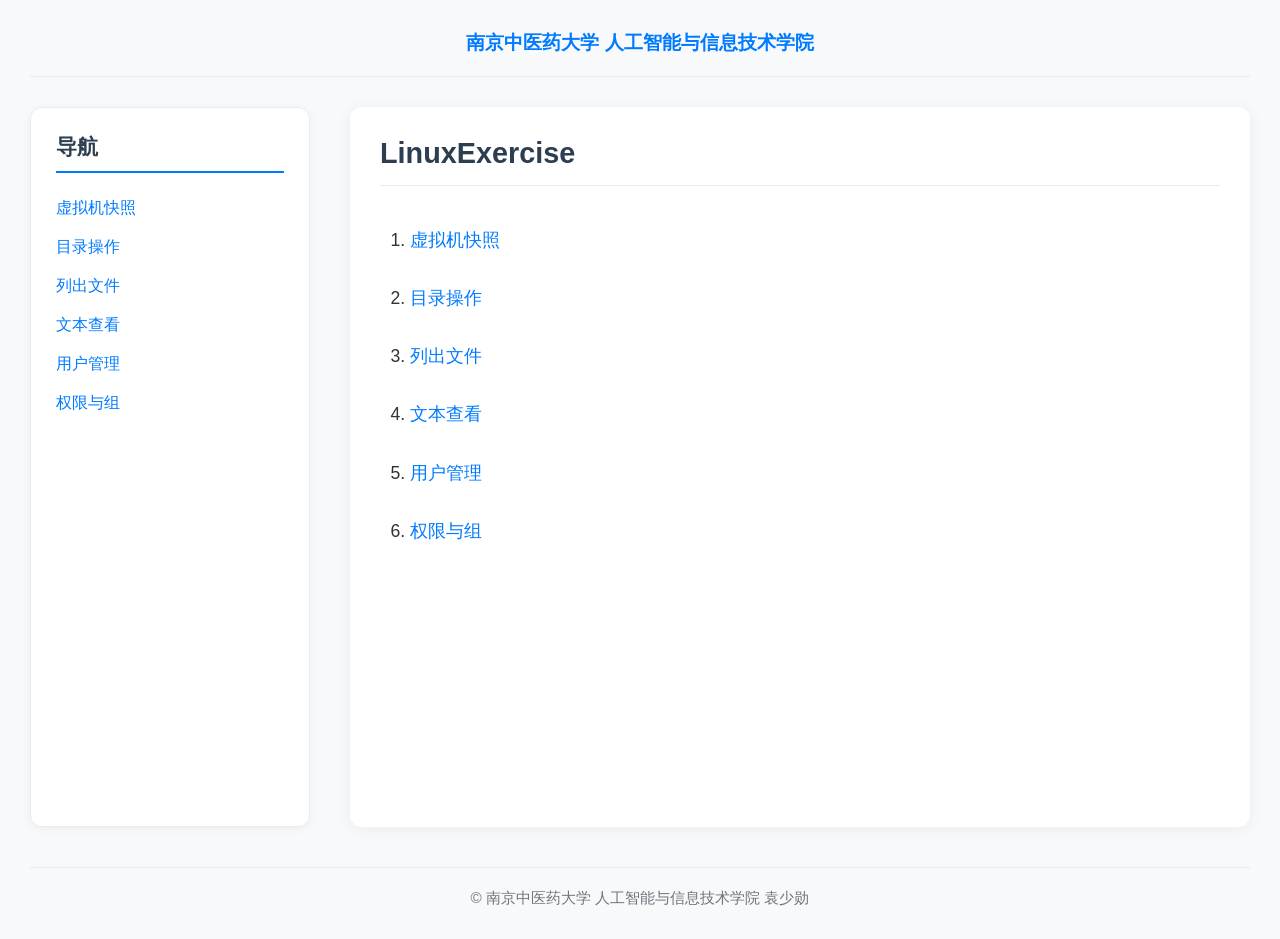
==== docs/index.html @ 177454ce "Summary" ====
<!DOCTYPE html>
<html lang="zh-CN">
<head>
    <meta charset="UTF-8">
    <meta name="viewport" content="width=device-width, initial-scale=1.0">
    <title>Linux 实验文档目录</title>
    <style>
        /* 基础样式重置 */
        * {
            margin: 0;
            padding: 0;
            box-sizing: border-box;
        }

        body {
            font-family: "Microsoft YaHei", "Helvetica Neue", sans-serif;
            padding: 30px;
            background-color: #f8f9fa;
            color: #333;
            min-height: 100vh;
            display: flex;
            flex-direction: column;
        }

        /* 学院信息区域 */
        .college-info {
            text-align: center;
            margin-bottom: 30px;
            padding-bottom: 20px;
            border-bottom: 1px solid #e9ecef;
        }

        .college-info h3 {
            color: #007bff;
            font-weight: 600;
            font-size: 1.2rem;
        }

        /* 主体容器 */
        .container {
            display: flex;
            gap: 40px;
            flex: 1;
        }

        /* 左侧左侧固定目录样式 */
        .left-sidebar {
            width: 280px;
            position: sticky;
            top: 30px;
            height: calc(100vh - 180px);
            overflow-y: auto;
            padding: 25px;
            background-color: #fff;
            border-radius: 12px;
            box-shadow: 0 2px 10px rgba(0, 0, 0, 0.05);
            border: 1px solid #e9ecef;
        }

        .left-sidebar h2 {
            margin-bottom: 25px;
            color: #2c3e50;
            font-size: 1.3rem;
            padding-bottom: 10px;
            border-bottom: 2px solid #007bff;
        }

        .left-sidebar ul {
            list-style-type: none;
            padding-left: 0;
        }

        .left-sidebar li {
            margin: 18px 0;
        }

        /* 右侧内容区域样式 */
        .right-content {
            flex: 1;
            max-width: 900px;
            padding: 30px;
            background-color: #fff;
            border-radius: 12px;
            box-shadow: 0 2px 15px rgba(0, 0, 0, 0.06);
        }

        .right-content h1 {
            margin-bottom: 40px;
            color: #2c3e50;
            font-size: 1.8rem;
            font-weight: 600;
            padding-bottom: 15px;
            border-bottom: 1px solid #e9ecef;
        }

        .right-content ul {
            list-style-type: decimal;
            padding-left: 30px;
        }

        .right-content li {
            margin: 30px 0;
            font-size: 1.1rem;
            line-height: 1.6;
        }

        /* 链接样式 */
        a {
            text-decoration: none;
            color: #007bff;
            transition: all 0.3s ease;
            font-weight: 500;
        }

        a:hover {
            color: #0056b3;
            text-decoration: underline;
            text-underline-offset: 4px;
        }

        /* 版权信息样式 */
        .copyright {
            margin-top: 40px;
            padding-top: 20px;
            text-align: center;
            color: #6c757d;
            font-size: 0.95rem;
            border-top: 1px solid #e9ecef;
        }

        /* 响应式适配 */
        @media (max-width: 768px) {
            .container {
                flex-direction: column;
            }
            .left-sidebar {
                width: 100%;
                height: auto;
                position: static;
                margin-bottom: 20px;
            }
            .right-content {
                padding: 20px;
            }
        }
    </style>
</head>

<body>
    <!-- 学院信息顶部区域 -->
    <div class="college-info">
        <h3>南京中医药大学 人工智能与信息技术学院</h3>
    </div>

    <div class="container">
        <!-- 左侧固定目录 -->
        <div class="left-sidebar">
            <h2>导航</h2>
            <ul>
                <li><a href="LinuxExercise-SnapShot.html">虚拟机快照</a></li>
                <li><a href="LinuxExercise-Directory.html">目录操作</a></li>
                <li><a href="LinuxExercise-ListFiles.html">列出文件</a></li>
                <li><a href="LinuxExercise-TextView.html">文本查看</a></li>
                <li><a href="LinuxExercise-UserManage.html">用户管理</a></li>
                <li><a href="LinuxExercise-PermissionGroup.html">权限与组</a></li>
                
            </ul>
        </div>

        <!-- 右侧主内容区 -->
        <div class="right-content">
            <h1>LinuxExercise</h1>
            <ul>
                <li><a href="LinuxExercise-SnapShot.html">虚拟机快照</a></li>
                <li><a href="LinuxExercise-Directory.html">目录操作</a></li>
                <li><a href="LinuxExercise-ListFiles.html">列出文件</a></li>
                <li><a href="LinuxExercise-TextView.html">文本查看</a></li>
                <li><a href="LinuxExercise-UserManage.html">用户管理</a></li>
                <li><a href="LinuxExercise-PermissionGroup.html">权限与组</a></li>
            </ul>
        </div>
    </div>

    <!-- 版权信息 -->
    <div class="copyright">
        © 南京中医药大学 人工智能与信息技术学院 袁少勋
    </div>
</body>
</html>
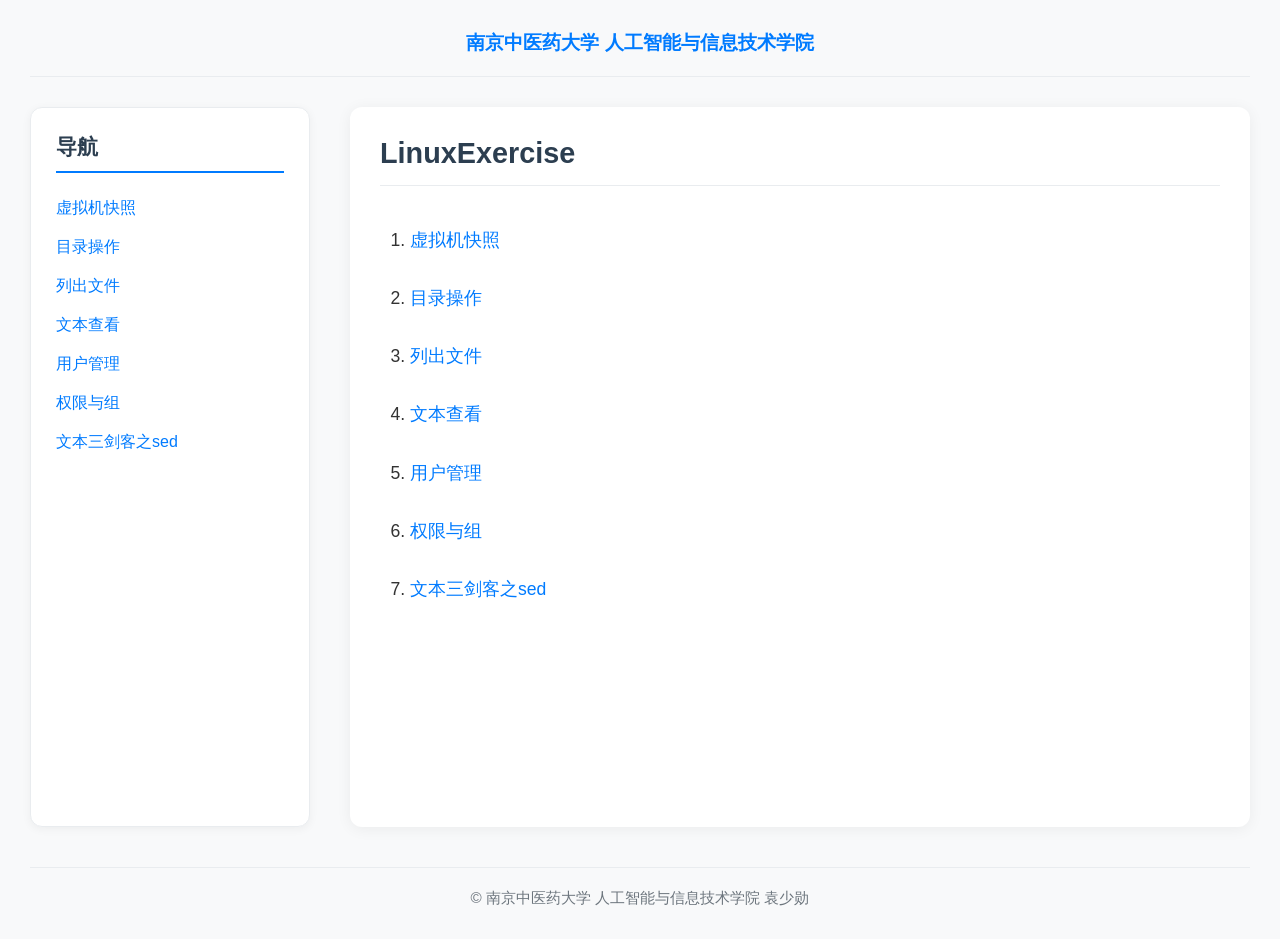
==== commit a15ac13b: "Summary" ====
--- a/docs/index.html
+++ b/docs/index.html
@@ -163,7 +163,7 @@
                 <li><a href="LinuxExercise-TextView.html">文本查看</a></li>
                 <li><a href="LinuxExercise-UserManage.html">用户管理</a></li>
                 <li><a href="LinuxExercise-PermissionGroup.html">权限与组</a></li>
-                
+                <li><a href="LinuxExercise-sed.html">文本三剑客之sed</a></li>  
             </ul>
         </div>
 
@@ -177,6 +177,7 @@
                 <li><a href="LinuxExercise-TextView.html">文本查看</a></li>
                 <li><a href="LinuxExercise-UserManage.html">用户管理</a></li>
                 <li><a href="LinuxExercise-PermissionGroup.html">权限与组</a></li>
+                <li><a href="LinuxExercise-sed.html">文本三剑客之sed</a></li>
             </ul>
         </div>
     </div>
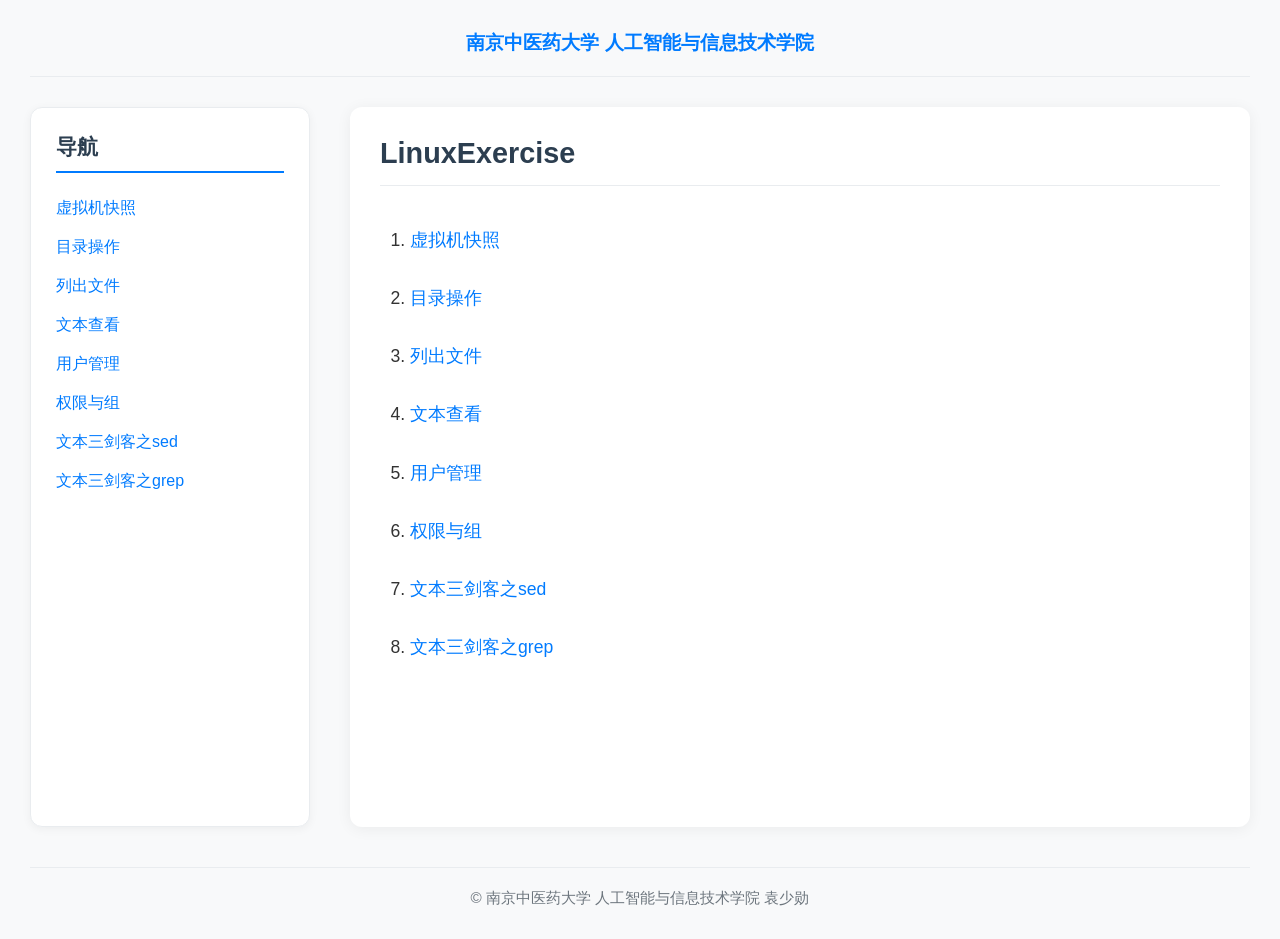
==== commit fa7ee3ca: "Summary" ====
--- a/docs/index.html
+++ b/docs/index.html
@@ -164,6 +164,7 @@
                 <li><a href="LinuxExercise-UserManage.html">用户管理</a></li>
                 <li><a href="LinuxExercise-PermissionGroup.html">权限与组</a></li>
                 <li><a href="LinuxExercise-sed.html">文本三剑客之sed</a></li>  
+                <li><a href="LinuxExercise-grep.html">文本三剑客之grep</a></li>  
             </ul>
         </div>
 
@@ -178,6 +179,7 @@
                 <li><a href="LinuxExercise-UserManage.html">用户管理</a></li>
                 <li><a href="LinuxExercise-PermissionGroup.html">权限与组</a></li>
                 <li><a href="LinuxExercise-sed.html">文本三剑客之sed</a></li>
+                <li><a href="LinuxExercise-grep.html">文本三剑客之grep</a></li>  
             </ul>
         </div>
     </div>
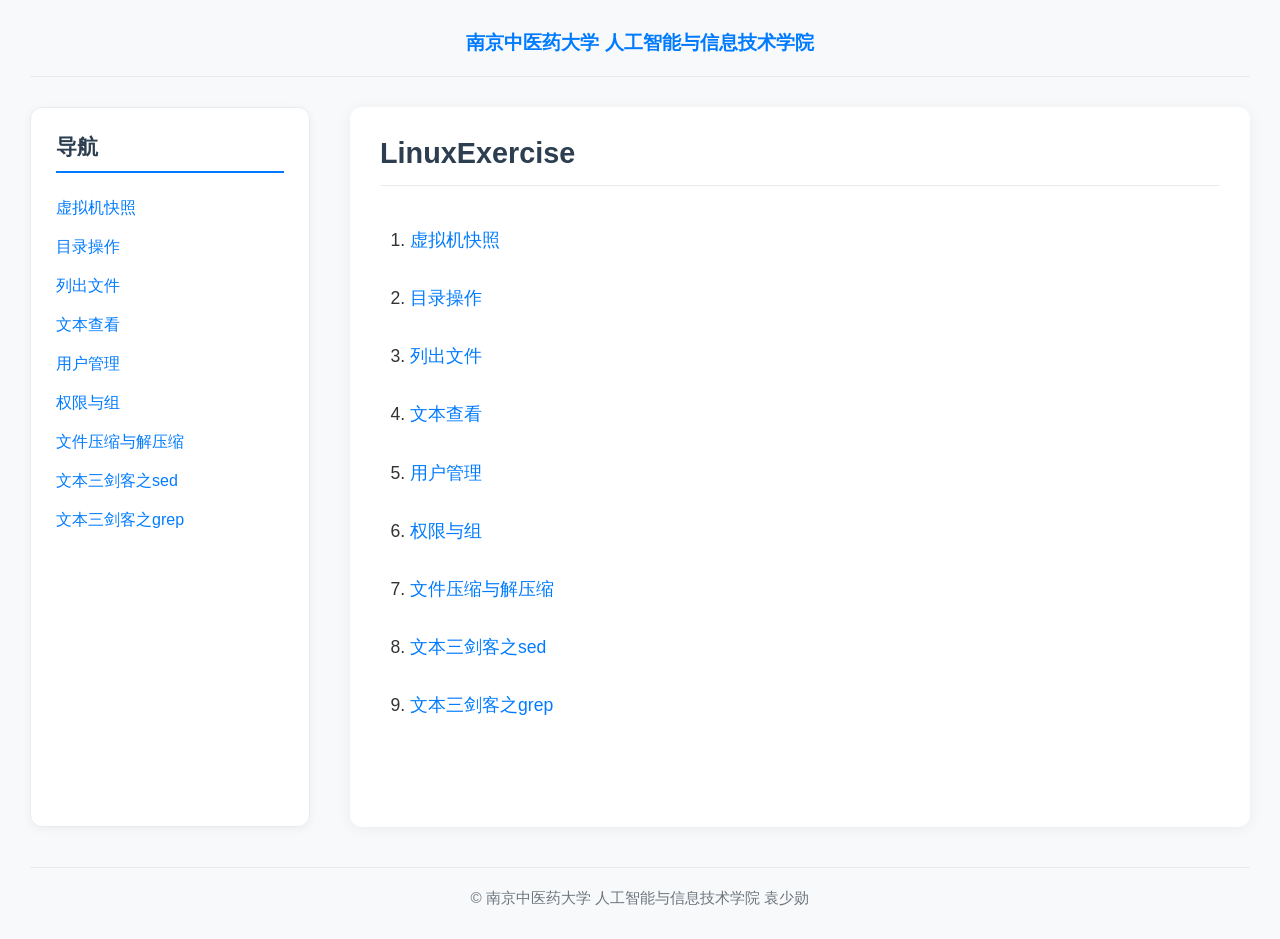
==== commit 49165f51: "Update index.html" ====
--- a/docs/index.html
+++ b/docs/index.html
@@ -163,6 +163,7 @@
                 <li><a href="LinuxExercise-TextView.html">文本查看</a></li>
                 <li><a href="LinuxExercise-UserManage.html">用户管理</a></li>
                 <li><a href="LinuxExercise-PermissionGroup.html">权限与组</a></li>
+                <li><a href="LinuxExercise-Compression.html">文件压缩与解压缩</a></li>
                 <li><a href="LinuxExercise-sed.html">文本三剑客之sed</a></li>  
                 <li><a href="LinuxExercise-grep.html">文本三剑客之grep</a></li>  
             </ul>
@@ -178,6 +179,7 @@
                 <li><a href="LinuxExercise-TextView.html">文本查看</a></li>
                 <li><a href="LinuxExercise-UserManage.html">用户管理</a></li>
                 <li><a href="LinuxExercise-PermissionGroup.html">权限与组</a></li>
+                <li><a href="LinuxExercise-Compression.html">文件压缩与解压缩</a></li>
                 <li><a href="LinuxExercise-sed.html">文本三剑客之sed</a></li>
                 <li><a href="LinuxExercise-grep.html">文本三剑客之grep</a></li>  
             </ul>
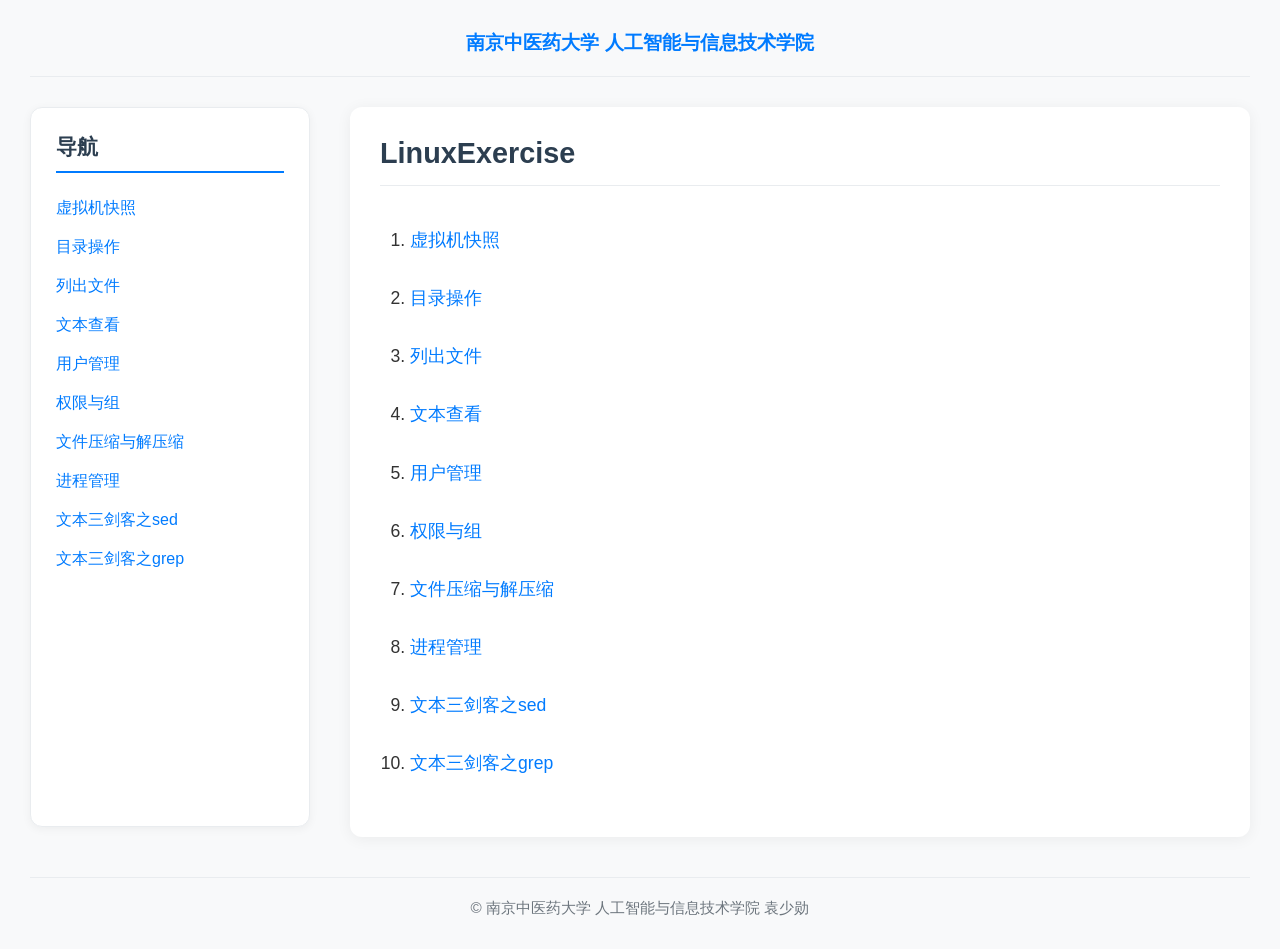
==== commit c9a68f5b: "Update index.html" ====
--- a/docs/index.html
+++ b/docs/index.html
@@ -164,6 +164,7 @@
                 <li><a href="LinuxExercise-UserManage.html">用户管理</a></li>
                 <li><a href="LinuxExercise-PermissionGroup.html">权限与组</a></li>
                 <li><a href="LinuxExercise-Compression.html">文件压缩与解压缩</a></li>
+                <li><a href="LinuxExercise-ProcessManage.html">进程管理</a></li>
                 <li><a href="LinuxExercise-sed.html">文本三剑客之sed</a></li>  
                 <li><a href="LinuxExercise-grep.html">文本三剑客之grep</a></li>  
             </ul>
@@ -180,6 +181,7 @@
                 <li><a href="LinuxExercise-UserManage.html">用户管理</a></li>
                 <li><a href="LinuxExercise-PermissionGroup.html">权限与组</a></li>
                 <li><a href="LinuxExercise-Compression.html">文件压缩与解压缩</a></li>
+                <li><a href="LinuxExercise-ProcessManage.html">进程管理</a></li>
                 <li><a href="LinuxExercise-sed.html">文本三剑客之sed</a></li>
                 <li><a href="LinuxExercise-grep.html">文本三剑客之grep</a></li>  
             </ul>
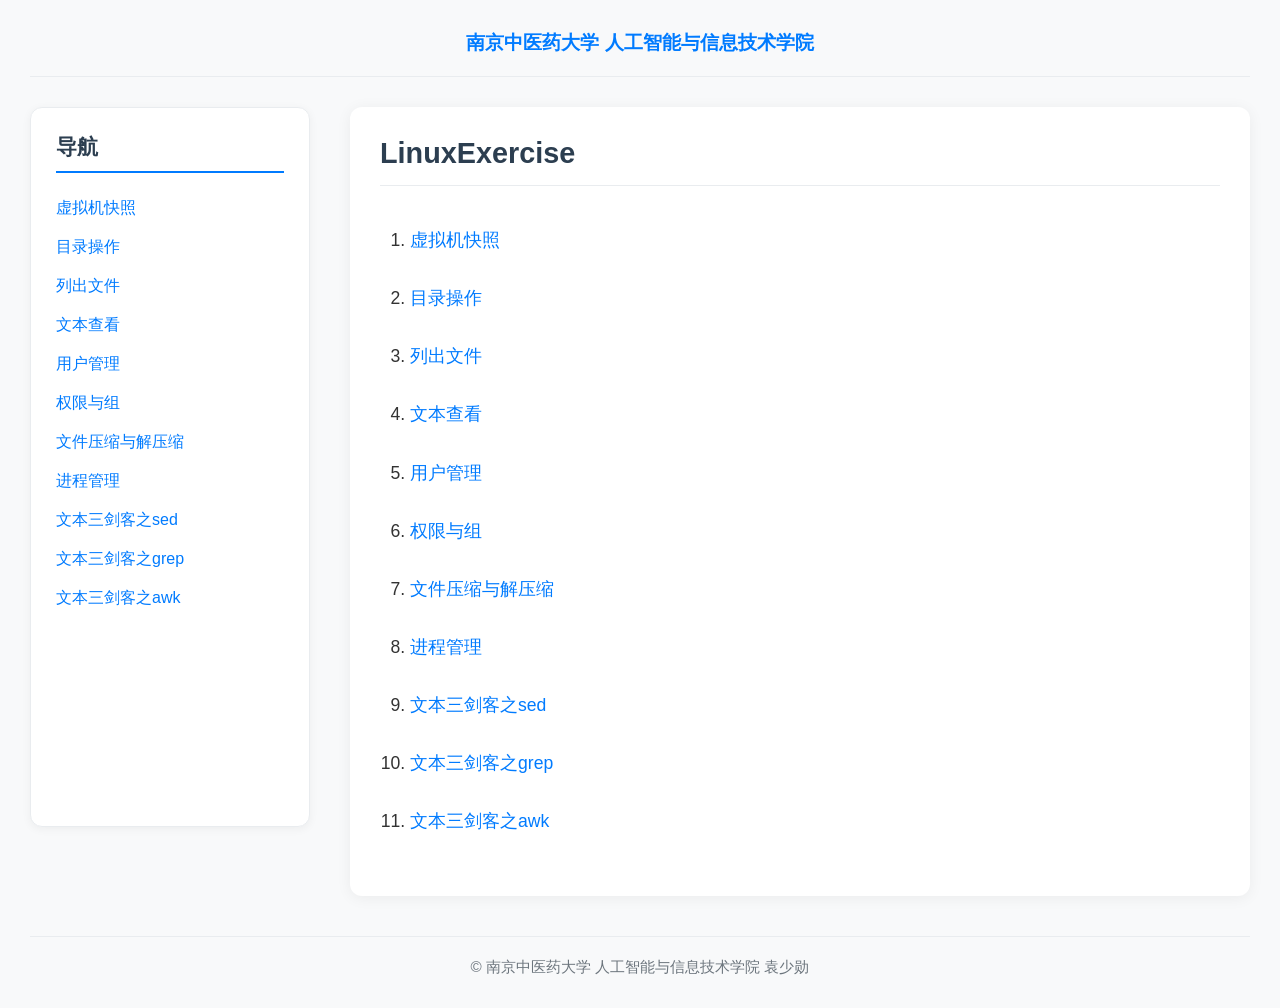
==== commit 20a8200f: "Update index.html" ====
--- a/docs/index.html
+++ b/docs/index.html
@@ -167,6 +167,7 @@
                 <li><a href="LinuxExercise-ProcessManage.html">进程管理</a></li>
                 <li><a href="LinuxExercise-sed.html">文本三剑客之sed</a></li>  
                 <li><a href="LinuxExercise-grep.html">文本三剑客之grep</a></li>  
+                <li><a href="LinuxExercise-awk.html">文本三剑客之awk</a></li>  
             </ul>
         </div>
 
@@ -183,7 +184,8 @@
                 <li><a href="LinuxExercise-Compression.html">文件压缩与解压缩</a></li>
                 <li><a href="LinuxExercise-ProcessManage.html">进程管理</a></li>
                 <li><a href="LinuxExercise-sed.html">文本三剑客之sed</a></li>
-                <li><a href="LinuxExercise-grep.html">文本三剑客之grep</a></li>  
+                <li><a href="LinuxExercise-grep.html">文本三剑客之grep</a></li>
+                <li><a href="LinuxExercise-awk.html">文本三剑客之awk</a></li>    
             </ul>
         </div>
     </div>
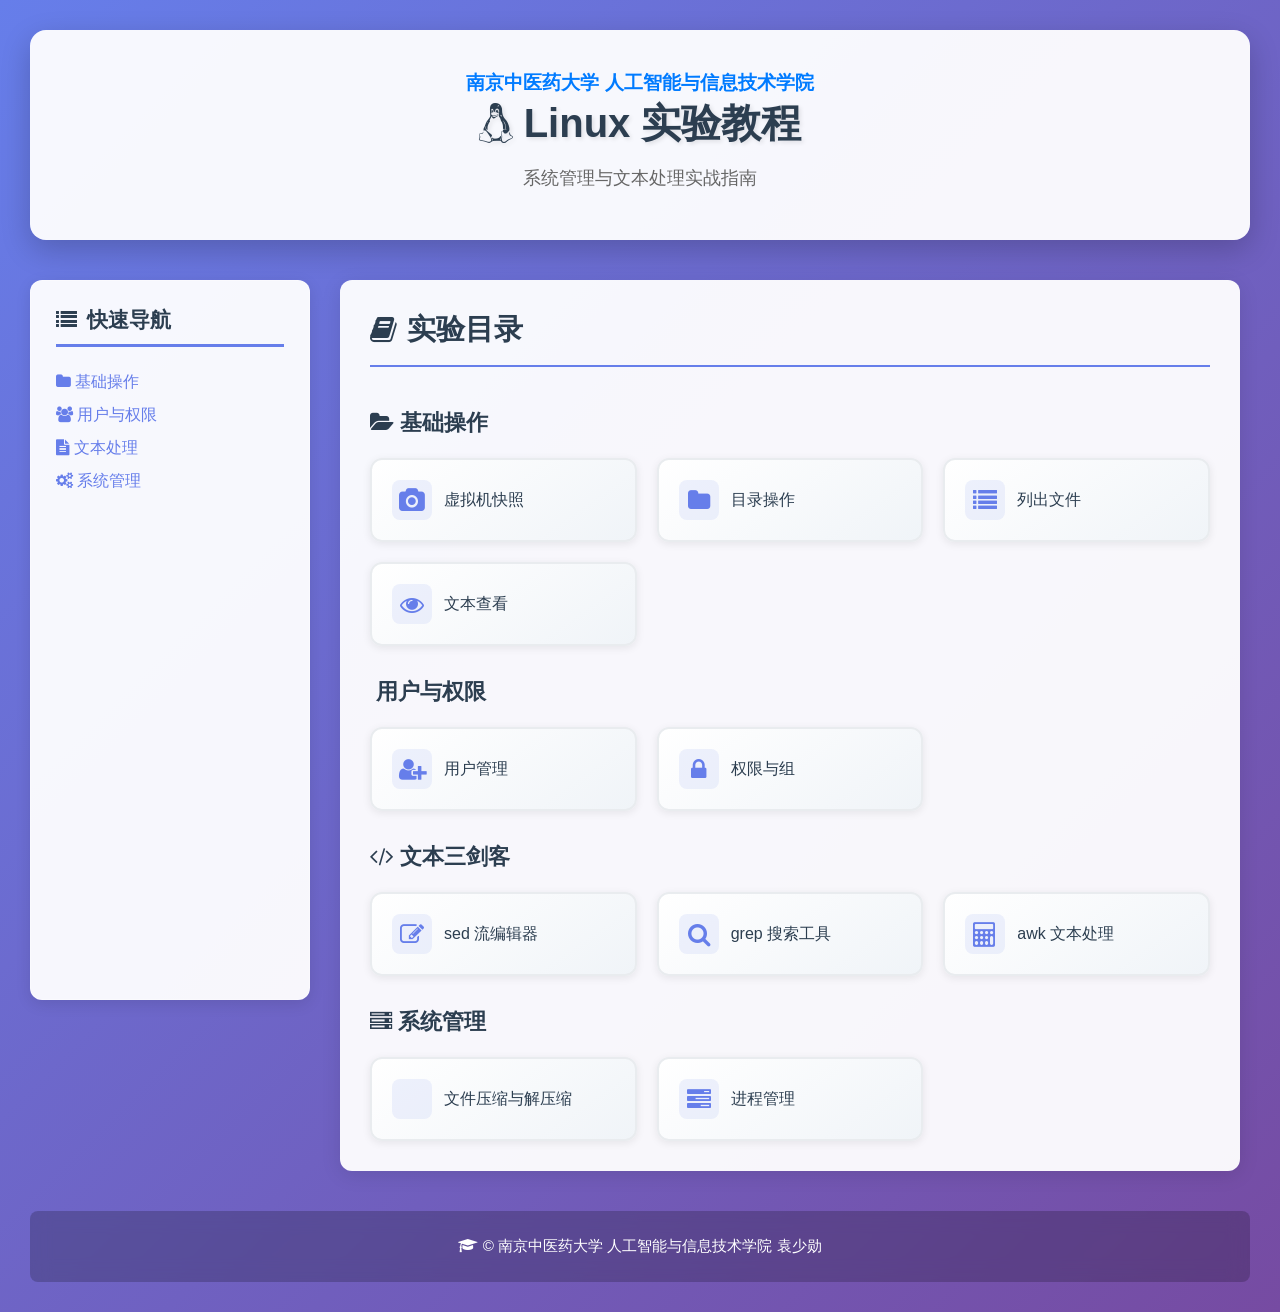
==== commit acbf11e9: "C" ====
--- a/docs/index.html
+++ b/docs/index.html
@@ -4,8 +4,8 @@
     <meta charset="UTF-8">
     <meta name="viewport" content="width=device-width, initial-scale=1.0">
     <title>Linux 实验文档目录</title>
+    <link rel="stylesheet" href="https://cdn.jsdelivr.net/npm/font-awesome@4.7.0/css/font-awesome.min.css">
     <style>
-        /* 基础样式重置 */
         * {
             margin: 0;
             padding: 0;
@@ -15,35 +15,48 @@
         body {
             font-family: "Microsoft YaHei", "Helvetica Neue", sans-serif;
             padding: 30px;
-            background-color: #f8f9fa;
+            background: linear-gradient(135deg, #667eea 0%, #764ba2 100%);
             color: #333;
             min-height: 100vh;
             display: flex;
             flex-direction: column;
         }
 
-        /* 学院信息区域 */
-        .college-info {
+        .header {
             text-align: center;
-            margin-bottom: 30px;
-            padding-bottom: 20px;
-            border-bottom: 1px solid #e9ecef;
-        }
-
-        .college-info h3 {
+            margin-bottom: 40px;
+            padding: 40px 20px;
+            background-color: rgba(255, 255, 255, 0.95);
+            border-radius: 16px;
+            box-shadow: 0 10px 30px rgba(0, 0, 0, 0.2);
+        }
+
+        .header h1 {
+            color: #2c3e50;
+            font-size: 2.5rem;
+            font-weight: 700;
+            margin-bottom: 15px;
+            text-shadow: 2px 2px 4px rgba(0, 0, 0, 0.1);
+        }
+
+        .header .subtitle {
+            color: #666;
+            font-size: 1.1rem;
+            margin-bottom: 10px;
+        }
+
+        .header .college {
             color: #007bff;
             font-weight: 600;
             font-size: 1.2rem;
         }
 
-        /* 主体容器 */
         .container {
             display: flex;
-            gap: 40px;
+            gap: 30px;
             flex: 1;
         }
 
-        /* 左侧左侧固定目录样式 */
         .left-sidebar {
             width: 280px;
             position: sticky;
@@ -51,10 +64,10 @@
             height: calc(100vh - 180px);
             overflow-y: auto;
             padding: 25px;
-            background-color: #fff;
+            background-color: rgba(255, 255, 255, 0.95);
             border-radius: 12px;
-            box-shadow: 0 2px 10px rgba(0, 0, 0, 0.05);
-            border: 1px solid #e9ecef;
+            box-shadow: 0 4px 15px rgba(0, 0, 0, 0.1);
+            border: 1px solid rgba(255, 255, 255, 0.3);
         }
 
         .left-sidebar h2 {
@@ -62,7 +75,10 @@
             color: #2c3e50;
             font-size: 1.3rem;
             padding-bottom: 10px;
-            border-bottom: 2px solid #007bff;
+            border-bottom: 3px solid #667eea;
+            display: flex;
+            align-items: center;
+            gap: 10px;
         }
 
         .left-sidebar ul {
@@ -71,17 +87,16 @@
         }
 
         .left-sidebar li {
-            margin: 18px 0;
-        }
-
-        /* 右侧内容区域样式 */
+            margin: 12px 0;
+        }
+
         .right-content {
             flex: 1;
             max-width: 900px;
             padding: 30px;
-            background-color: #fff;
+            background-color: rgba(255, 255, 255, 0.95);
             border-radius: 12px;
-            box-shadow: 0 2px 15px rgba(0, 0, 0, 0.06);
+            box-shadow: 0 4px 20px rgba(0, 0, 0, 0.1);
         }
 
         .right-content h1 {
@@ -90,45 +105,82 @@
             font-size: 1.8rem;
             font-weight: 600;
             padding-bottom: 15px;
-            border-bottom: 1px solid #e9ecef;
-        }
-
-        .right-content ul {
-            list-style-type: decimal;
-            padding-left: 30px;
-        }
-
-        .right-content li {
-            margin: 30px 0;
-            font-size: 1.1rem;
-            line-height: 1.6;
-        }
-
-        /* 链接样式 */
+            border-bottom: 2px solid #667eea;
+            display: flex;
+            align-items: center;
+            gap: 10px;
+        }
+
+        .exercise-grid {
+            display: grid;
+            grid-template-columns: repeat(auto-fill, minmax(250px, 1fr));
+            gap: 20px;
+        }
+
+        .exercise-card {
+            background: linear-gradient(145deg, #ffffff 0%, #f0f4f8 100%);
+            border-radius: 12px;
+            padding: 20px;
+            border: 2px solid #e9ecef;
+            transition: all 0.3s ease;
+            box-shadow: 0 2px 8px rgba(0, 0, 0, 0.08);
+        }
+
+        .exercise-card:hover {
+            transform: translateY(-5px);
+            box-shadow: 0 8px 20px rgba(0, 0, 0, 0.15);
+            border-color: #667eea;
+        }
+
+        .exercise-card a {
+            display: flex;
+            align-items: center;
+            gap: 12px;
+            text-decoration: none;
+            color: #2c3e50;
+            font-weight: 500;
+            font-size: 1rem;
+        }
+
+        .exercise-card .icon {
+            font-size: 1.5rem;
+            color: #667eea;
+            width: 40px;
+            height: 40px;
+            display: flex;
+            align-items: center;
+            justify-content: center;
+            background-color: rgba(102, 126, 234, 0.1);
+            border-radius: 8px;
+        }
+
+        .exercise-card:hover .icon {
+            background-color: #667eea;
+            color: #fff;
+        }
+
         a {
             text-decoration: none;
-            color: #007bff;
+            color: #667eea;
             transition: all 0.3s ease;
             font-weight: 500;
         }
 
         a:hover {
-            color: #0056b3;
-            text-decoration: underline;
-            text-underline-offset: 4px;
-        }
-
-        /* 版权信息样式 */
+            color: #764ba2;
+        }
+
         .copyright {
             margin-top: 40px;
-            padding-top: 20px;
+            padding: 25px;
             text-align: center;
-            color: #6c757d;
+            color: #fff;
             font-size: 0.95rem;
-            border-top: 1px solid #e9ecef;
-        }
-
-        /* 响应式适配 */
+            background-color: rgba(0, 0, 0, 0.2);
+            border-radius: 8px;
+            backdrop-filter: blur(10px);
+        }
+
         @media (max-width: 768px) {
             .container {
                 flex-direction: column;
@@ -142,57 +194,131 @@
             .right-content {
                 padding: 20px;
             }
+            .header h1 {
+                font-size: 1.8rem;
+            }
+            .exercise-grid {
+                grid-template-columns: 1fr;
+            }
         }
     </style>
 </head>
 
 <body>
-    <!-- 学院信息顶部区域 -->
-    <div class="college-info">
-        <h3>南京中医药大学 人工智能与信息技术学院</h3>
+    <div class="header">
+        <div class="college">南京中医药大学 人工智能与信息技术学院</div>
+        <h1><i class="fa fa-linux"></i> Linux 实验教程</h1>
+        <div class="subtitle">系统管理与文本处理实战指南</div>
     </div>
 
     <div class="container">
-        <!-- 左侧固定目录 -->
         <div class="left-sidebar">
-            <h2>导航</h2>
+            <h2><i class="fa fa-list"></i> 快速导航</h2>
             <ul>
-                <li><a href="LinuxExercise-SnapShot.html">虚拟机快照</a></li>
-                <li><a href="LinuxExercise-Directory.html">目录操作</a></li>
-                <li><a href="LinuxExercise-ListFiles.html">列出文件</a></li>
-                <li><a href="LinuxExercise-TextView.html">文本查看</a></li>
-                <li><a href="LinuxExercise-UserManage.html">用户管理</a></li>
-                <li><a href="LinuxExercise-PermissionGroup.html">权限与组</a></li>
-                <li><a href="LinuxExercise-Compression.html">文件压缩与解压缩</a></li>
-                <li><a href="LinuxExercise-ProcessManage.html">进程管理</a></li>
-                <li><a href="LinuxExercise-sed.html">文本三剑客之sed</a></li>  
-                <li><a href="LinuxExercise-grep.html">文本三剑客之grep</a></li>  
-                <li><a href="LinuxExercise-awk.html">文本三剑客之awk</a></li>  
+                <li><a href="#基础操作"><i class="fa fa-folder"></i> 基础操作</a></li>
+                <li><a href="#用户与权限"><i class="fa fa-users"></i> 用户与权限</a></li>
+                <li><a href="#文本处理"><i class="fa fa-file-text"></i> 文本处理</a></li>
+                <li><a href="#系统管理"><i class="fa fa-cogs"></i> 系统管理</a></li>
             </ul>
         </div>
 
-        <!-- 右侧主内容区 -->
         <div class="right-content">
-            <h1>LinuxExercise</h1>
-            <ul>
-                <li><a href="LinuxExercise-SnapShot.html">虚拟机快照</a></li>
-                <li><a href="LinuxExercise-Directory.html">目录操作</a></li>
-                <li><a href="LinuxExercise-ListFiles.html">列出文件</a></li>
-                <li><a href="LinuxExercise-TextView.html">文本查看</a></li>
-                <li><a href="LinuxExercise-UserManage.html">用户管理</a></li>
-                <li><a href="LinuxExercise-PermissionGroup.html">权限与组</a></li>
-                <li><a href="LinuxExercise-Compression.html">文件压缩与解压缩</a></li>
-                <li><a href="LinuxExercise-ProcessManage.html">进程管理</a></li>
-                <li><a href="LinuxExercise-sed.html">文本三剑客之sed</a></li>
-                <li><a href="LinuxExercise-grep.html">文本三剑客之grep</a></li>
-                <li><a href="LinuxExercise-awk.html">文本三剑客之awk</a></li>    
-            </ul>
+            <h1><i class="fa fa-book"></i> 实验目录</h1>
+            
+            <h2 id="基础操作" style="margin: 30px 0 20px; color: #2c3e50; font-size: 1.4rem;">
+                <i class="fa fa-folder-open"></i> 基础操作
+            </h2>
+            <div class="exercise-grid">
+                <div class="exercise-card">
+                    <a href="LinuxExercise-SnapShot.html">
+                        <div class="icon"><i class="fa fa-camera"></i></div>
+                        <span>虚拟机快照</span>
+                    </a>
+                </div>
+                <div class="exercise-card">
+                    <a href="LinuxExercise-Directory.html">
+                        <div class="icon"><i class="fa fa-folder"></i></div>
+                        <span>目录操作</span>
+                    </a>
+                </div>
+                <div class="exercise-card">
+                    <a href="LinuxExercise-ListFiles.html">
+                        <div class="icon"><i class="fa fa-list"></i></div>
+                        <span>列出文件</span>
+                    </a>
+                </div>
+                <div class="exercise-card">
+                    <a href="LinuxExercise-TextView.html">
+                        <div class="icon"><i class="fa fa-eye"></i></div>
+                        <span>文本查看</span>
+                    </a>
+                </div>
+            </div>
+
+            <h2 id="用户与权限" style="margin: 30px 0 20px; color: #2c3e50; font-size: 1.4rem;">
+                <i class="fa fa-user-shield"></i> 用户与权限
+            </h2>
+            <div class="exercise-grid">
+                <div class="exercise-card">
+                    <a href="LinuxExercise-UserManage.html">
+                        <div class="icon"><i class="fa fa-user-plus"></i></div>
+                        <span>用户管理</span>
+                    </a>
+                </div>
+                <div class="exercise-card">
+                    <a href="LinuxExercise-PermissionGroup.html">
+                        <div class="icon"><i class="fa fa-lock"></i></div>
+                        <span>权限与组</span>
+                    </a>
+                </div>
+            </div>
+
+            <h2 id="文本处理" style="margin: 30px 0 20px; color: #2c3e50; font-size: 1.4rem;">
+                <i class="fa fa-code"></i> 文本三剑客
+            </h2>
+            <div class="exercise-grid">
+                <div class="exercise-card">
+                    <a href="LinuxExercise-sed.html">
+                        <div class="icon"><i class="fa fa-edit"></i></div>
+                        <span>sed 流编辑器</span>
+                    </a>
+                </div>
+                <div class="exercise-card">
+                    <a href="LinuxExercise-grep.html">
+                        <div class="icon"><i class="fa fa-search"></i></div>
+                        <span>grep 搜索工具</span>
+                    </a>
+                </div>
+                <div class="exercise-card">
+                    <a href="LinuxExercise-awk.html">
+                        <div class="icon"><i class="fa fa-calculator"></i></div>
+                        <span>awk 文本处理</span>
+                    </a>
+                </div>
+            </div>
+
+            <h2 id="系统管理" style="margin: 30px 0 20px; color: #2c3e50; font-size: 1.4rem;">
+                <i class="fa fa-server"></i> 系统管理
+            </h2>
+            <div class="exercise-grid">
+                <div class="exercise-card">
+                    <a href="LinuxExercise-Compression.html">
+                        <div class="icon"><i class="fa fa-file-archive"></i></div>
+                        <span>文件压缩与解压缩</span>
+                    </a>
+                </div>
+                <div class="exercise-card">
+                    <a href="LinuxExercise-ProcessManage.html">
+                        <div class="icon"><i class="fa fa-tasks"></i></div>
+                        <span>进程管理</span>
+                    </a>
+                </div>
+            </div>
         </div>
     </div>
 
-    <!-- 版权信息 -->
     <div class="copyright">
-        © 南京中医药大学 人工智能与信息技术学院 袁少勋
+        <i class="fa fa-graduation-cap"></i> © 南京中医药大学 人工智能与信息技术学院 袁少勋
     </div>
 </body>
 </html>
